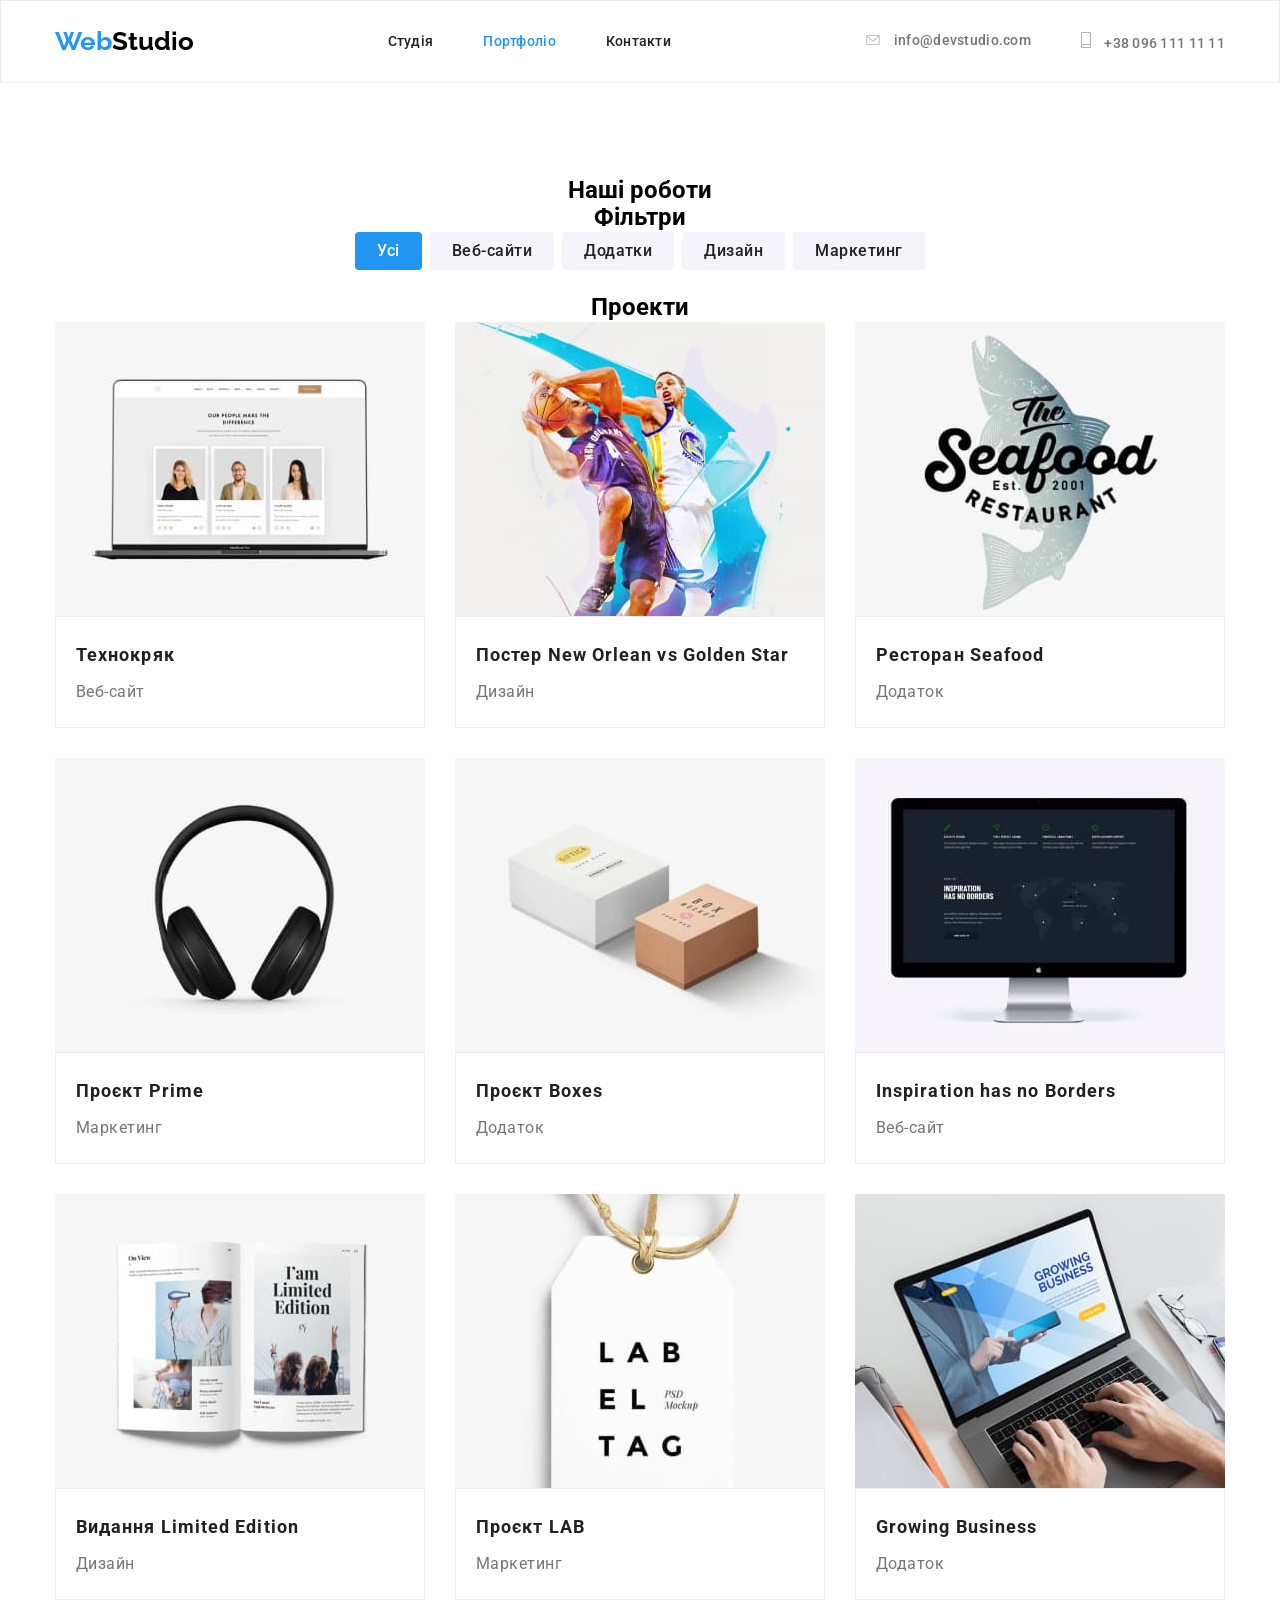
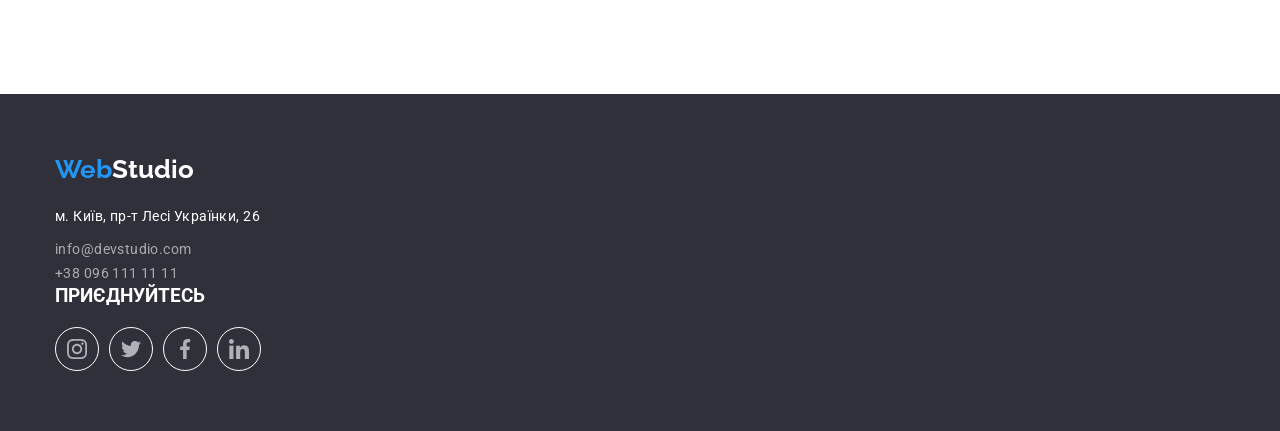
==== portfolio.html @ 7d66897f "Начало работы (вечер 09-12-2024) 1. Добавлено подчеркивание активных пунктов меню навигации 2. В пор" ====
<!DOCTYPE html>
<html lang="uk">
  <head>
    <meta charset="UTF-8" />

    <!-- Краткое описание содержания помогает поисковым системам лучше проиндексировать страницу -->
    <meta name="description" content="Дизайн та розробка сайтів - Портфоліо" />

    <meta name="viewport" content="width=device-width, initial-scale=1.0" />

    <!-- Заголовок страницы, который отображается во вкладке браузера -->
    <!-- Текст заголовка содержит краткое описание содержимого веб-страницы -->
    <title>Portfolio</title>

    <!-- Подключение шрифтов -->
    <link rel="preconnect" href="https://fonts.googleapis.com" />
    <link rel="preconnect" href="https://fonts.gstatic.com" crossorigin />
    <link
      href="https://fonts.googleapis.com/css2?family=Raleway:wght@700&family=Roboto:wght@400;500;700;900&display=swap"
      rel="stylesheet"
    />

    <!-- подключается нормализатор стилей для всех браузеров - перед подключением остальных стилей -->
    <link
      rel="stylesheet"
      href="https://cdnjs.cloudflare.com/ajax/libs/modern-normalize/1.0.0/modern-normalize.min.css"
    />

    <!-- Подключение внешнего файла со стилями -->
    <link rel="stylesheet" href="./css/styles.css" />
  </head>
  <body class="page">
    <!-- Заголовок -->
    <header class="page-header">
      <div class="container">
        <!-- Ссылка - На основную страничку сайта -->
        <a href="./index.html" title="Перехід на основну сторінку" class="logo link"
          ><span class="logo-blue">Web</span><span class="logo-black">Studio</span></a
        >
        <!-- Навигация - это ссылки на другие странички -->
        <nav>
          <ul class="nav-site list">
            <li class="item">
              <a href="./index.html" title="Основна сторінка" class="link">Студія</a>
            </li>
            <li class="item">
              <a href="./portfolio.html" title="Наші проекти" class="link current">Портфоліо</a>
            </li>
            <li class="item"><a href="" title="Наші контакти" class="link">Контакти</a></li>
          </ul>
        </nav>
        <ul class="nav-adress list">
          <li class="item">
            <a href="mailto:info@devstudio.com" title="Напиши" class="email link">
              <svg width="16" height="10" class="email icon">
                <use href="./icon/icons.svg#icon-envelope"></use>
              </svg>
              info@devstudio.com</a
            >
          </li>
          <li class="item">
            <a href="tel:+380961111111" title="Подзвони" class="tel link">
              <svg width="10" height="16" class="tel icon">
                <use href="./icon/icons.svg#icon-smartphone"></use>
              </svg>
              +38 096 111 11 11</a
            >
          </li>
        </ul>
      </div>
    </header>

    <main>
      <!-- Портфолио -->
      <section class="section portfolio container">
        <h1 class="portfolio-title" aria-label="Наші роботи">Наші роботи</h1>

        <!-- Filters (Фильтры) -->
        <h2 class="filter-title" aria-label="Фільтри">Фільтри</h2>
        <ul class="filter-list list">
          <li class="filter-item">
            <button type="button" class="filter-button current">Усі</button>
          </li>
          <li class="filter-item">
            <button type="button" class="filter-button">Веб-сайти</button>
          </li>
          <li class="filter-item">
            <button type="button" class="filter-button">Додатки</button>
          </li>
          <li class="filter-item">
            <button type="button" class="filter-button">Дизайн</button>
          </li>
          <li class="filter-item">
            <button type="button" class="filter-button">Маркетинг</button>
          </li>
        </ul>

        <!-- Projects (Проэкты) -->
        <h2 class="project-title" aria-label="Проекти">Проекти</h2>
        <ul class="project-list list">
          <li class="project-item">
            <a href="" class="project-link">
              <img
                src="./images/project-1.jpg"
                alt="Фото Веб-сайт Технокряк"
                width="370"
                height="294"
                class="project-photo"
              />
              <div class="project-name-type">
                <h3 class="project-name">Технокряк</h3>
                <p class="project-type">Веб-сайт</p>
              </div>
            </a>
          </li>
          <li class="project-item">
            <a href="" class="project-link">
              <img
                src="./images/project-2.jpg"
                alt="Фото Постер New Orlean vs Golden Star"
                width="370"
                height="294"
                class="project-photo"
              />
              <div class="project-name-type">
                <h3 class="project-name">Постер New Orlean vs Golden Star</h3>
                <p class="project-type">Дизайн</p>
              </div>
            </a>
          </li>
          <li class="project-item">
            <a href="" class="project-link">
              <img
                src="./images/project-3.jpg"
                alt="Фото Додаток Ресторан Seafood"
                width="370"
                height="294"
                class="project-photo"
              />
              <div class="project-name-type">
                <h3 class="project-name">Ресторан Seafood</h3>
                <p class="project-type">Додаток</p>
              </div>
            </a>
          </li>
          <li class="project-item">
            <a href="" class="project-link">
              <img
                src="./images/project-4.jpg"
                alt="Фото Маркетинг Проєкт Prime"
                width="370"
                height="294"
                class="project-photo"
              />
              <div class="project-name-type">
                <h3 class="project-name">Проєкт Prime</h3>
                <p class="project-type">Маркетинг</p>
              </div>
            </a>
          </li>
          <li class="project-item">
            <a href="" class="project-link">
              <img
                src="./images/project-5.jpg"
                alt="Фото Додаток Проєкт Boxes"
                width="370"
                height="294"
                class="project-photo"
              />
              <div class="project-name-type">
                <h3 class="project-name">Проєкт Boxes</h3>
                <p class="project-type">Додаток</p>
              </div>
            </a>
          </li>
          <li class="project-item">
            <a href="" class="project-link">
              <img
                src="./images/project-6.jpg"
                alt="Фото Веб-сайт Inspiration has no Borders"
                width="370"
                height="294"
                class="project-photo"
              />
              <div class="project-name-type">
                <h3 class="project-name">Inspiration has no Borders</h3>
                <p class="project-type">Веб-сайт</p>
              </div>
            </a>
          </li>
          <li class="project-item">
            <a href="" class="project-link">
              <img
                src="./images/project-7.jpg"
                alt="Фото Дизайн Видання Limited Edition"
                width="370"
                height="294"
                class="project-photo"
              />
              <div class="project-name-type">
                <h3 class="project-name">Видання Limited Edition</h3>
                <p class="project-type">Дизайн</p>
              </div>
            </a>
          </li>
          <li class="project-item">
            <a href="" class="project-link">
              <img
                src="./images/project-8.jpg"
                alt="Фото Маркетинг Проєкт LAB"
                width="370"
                height="294"
                class="project-photo"
              />
              <div class="project-name-type">
                <h3 class="project-name">Проєкт LAB</h3>
                <p class="project-type">Маркетинг</p>
              </div>
            </a>
          </li>
          <li class="project-item">
            <a href="" class="project-link">
              <img
                src="./images/project-9.jpg"
                alt="Фото Додаток Growing Business"
                width="370"
                height="294"
                class="project-photo"
              />
              <div class="project-name-type">
                <h3 class="project-name">Growing Business</h3>
                <p class="project-type">Додаток</p>
              </div>
            </a>
          </li>
        </ul>
      </section>
    </main>

    <!-- Футер - подвал сайта -->
    <footer>
      <div class="container">
        <a href="./index.html" title="Перехід на основну сторінку" class="logo link"
          ><span class="logo-blue">Web</span><span class="logo-white">Studio</span></a
        >
        <address>
          <p class="description">м. Київ, пр-т Лесі Українки, 26</p>
          <p>
            <a href="mailto:info@devstudio.com" title="Напиши" class="email link"
              >info@devstudio.com</a
            >
          </p>
          <p><a href="tel:+380961111111" title="Подзвони" class="tel link">+38 096 111 11 11</a></p>
        </address>

        <div class="social">
          <h3 class="title">ПРИЄДНУЙТЕСЬ</h3>
              <ul class="social-links list">
                <li class="item">
                  <a href="" class="link" aria-label="instagram">
                    <svg class="icon" width="20" height="20">
                      <use href="./icon/icons.svg#icon-instagram"></use>
                    </svg>
                  </a>
                </li>
                <li class="item">
                  <a href="" class="link" aria-label="twitter">
                    <svg class="icon" width="20" height="20">
                      <use href="./icon/icons.svg#icon-twitter"></use>
                    </svg>
                  </a>
                </li>
                <li class="item">
                  <a href="" class="link" aria-label="facebook">
                    <svg class="icon" width="20" height="20">
                      <use href="./icon/icons.svg#icon-facebook"></use>
                    </svg>
                  </a>
                </li>
                <li class="item">
                  <a href="" class="link" aria-label="linkedin">
                    <svg class="icon" width="20" height="20">
                      <use href="./icon/icons.svg#icon-linkedin"></use>
                    </svg>
                  </a>
                </li>
              </ul>
          </ul>
        </div>
      </div>
    </footer>
  </body>
</html>
---- css/styles.css ----
/* :root - специфичный аналог селектора <html> в CSS*/
/* Указываются */
/* CSS-переменные (кастомные свойства) */
:root {
  /* #757575 - p, header - a(email) и a(tel) - не активные */
  --main-text-color: #757575;
  /* #212121 - h2, h3, a(nav in header) - не активный*/
  --second-text-color: #212121;
  /* #2196F3 - logo, a(nav):hover, button(background)*/
  --acsent-color: #2196f3;
  /* #FFFFFF - background-page, h1, button(text), footer - logo, adress (почтовый адрес) */
  --main-white-color: #ffffff;
  /* #2F303A - background-hero, background-footer */
  --background-grey-color: #2f303a;
  /* #F5F4FA - background-section-team */
  --background-section-color: #f5f4fa;
  /* #000000 - logo(header)*/
  --main-black-color: #000000;
  /* rgba(255,255,255,0.6) - adress (tel,email) */
  --text-footer-tel-color: rgba(255, 255, 255, 0.6);
  /* #ECECEC - обводка-header + line в index.html (между header и main)*/
  --stroke-index-color: #ececec;
  /* #EEEEEE - обводка карточки в portfolio.html */
  --stroke-portfolio-color: #eeeeee;
  /* #AFB1B8 - обводка карточки в разделе Клиенты */
  --stroke-client-color: #afb1b8;
}

/* Палитра основных цветов */
/* #757575 - p, a(email) и a(tel) - не активные */
/* #212121 - h2, h3, a(nav in header) - не активный*/
/* #2196F3 - logo, a(nav):hover, button(background)*/
/* #FFFFFF - background-page, h1, button(text), footer - logo, adress (почтовый адрес) */
/* #2F303A - background-hero, background-footer */
/* #F5F4FA - background-section-team */
/* #000000 - logo(header)*/
/* rgba(255,255,255,0.6) - adress (tel,email) */
/* #ECECEC - обводка-header + line в index.html (между header и main)*/
/* #EEEEEE - обводка карточки в portfolio.html */
/* #AFB1B8 - обводка карточки в разделе Клиенты */

/* Шрифты */

.roboto-regular {
  font-family: 'Roboto', sans-serif;
  font-weight: 400;
  font-style: normal;
}

.roboto-medium {
  font-family: 'Roboto', sans-serif;
  font-weight: 500;
  font-style: normal;
}

.roboto-bold {
  font-family: 'Roboto', sans-serif;
  font-weight: 700;
  font-style: normal;
}

.roboto-black {
  font-family: 'Roboto', sans-serif;
  font-weight: 900;
  font-style: normal;
}

.raleway {
  font-family: 'Raleway', sans-serif;
  font-optical-sizing: auto;
  font-weight: 700;
  font-style: normal;
}

/* Задание всем элементам свойства box-sizing: border-box; */
html {
  box-sizing: border-box;
}

/* Наследование свойств для элемента от ближайшего предка */
/* *, */
/* *::before, */
/* *::after { */
/* box-sizing: inherit; */
/* } */

/* Обнуление отступов для заголовков и абзаца */
h1,
h2,
h3,
h4,
h5,
h6,
p {
  margin: 0;
  padding: 0;
}

/* Тело сайта */
body {
  /* Обнуление внешних отступов для тела сайта */
  margin: 0px;

  background-color: var(--main-white-color);
  color: var(--main-text-color);

  font-family: 'Roboto', sans-serif;
  font-style: normal;
}

/* Утилиты */

/* Класс для настройки всех перечней - может быть вторым классом в тегах ul */
.list {
  /* Сбросить все отступы по умолчанию */
  margin: 0;
  padding: 0;
  /* Убрать первые точечки в неупорядоченном списке */
  list-style: none;
}

/* Это класс, который ограничивает контент размером сетки и устанавливает отступы */
.container {
  margin-left: auto;
  margin-right: auto;
  width: 1200px;
  padding-top: 0px;
  padding-right: 15px;
  padding-bottom: 0px;
  padding-left: 15px;
}

/* Верхняя строка - header */
.page-header {
  border: var(--stroke-index-color) solid 1px;
}

.page-header .container {
  display: flex;
  /* Установка всех элементов в строку */
  flex-direction: row;
  /* Выравнивание всех элементов контейнера по второстепенной оси - по центру */
  align-items: center;
  /* Выравнивание элементов по главной оси  */
  justify-content: space-between;
}

/* Логотип - общие свойства */
.logo {
  padding-top: 24px;
  padding-bottom: 24px;

  font-family: 'Raleway', sans-serif;
  font-optical-sizing: auto;
  font-weight: 700;
  font-style: normal;
  font-size: 26px;
  line-height: 1.2;
  letter-spacing: 3%;

  /* Убрать подчеркивание для ссылки */
  text-decoration: none;
}
/* Логотип - синяя часть текста */
.logo-blue {
  color: var(--acsent-color);
}
/* Логотип - черная часть текста - в header */
.logo-black {
  color: var(--main-black-color);
}
/* Логотип - белая часть текста - в footer */
.logo-white {
  color: var(--main-white-color);
}

/* Стилизация header */
/* Стилизация меню .nav-site */
.nav-site {
  display: flex;
  flex-direction: row;
  /* Расстояние между пунктами меню навигации */
  /* gap: 50px; */

  font-weight: 500;
  font-size: 14px;
  line-height: 1.2;
  letter-spacing: 0.02em;
}

/* Расстояние между пунктами меню навигации */
.nav-site .item:not(:last-child) {
  margin-right: 50px;
}

.nav-site .link {
  display: block;
  padding-top: 32px;
  padding-bottom: 32px;

  color: var(--second-text-color);
  /* Убрать подчеркивание для ссылки */
  text-decoration: none;
}
/* При наведении мышки или при получении фокуса */
.nav-site .link:hover,
.nav-site .link:focus {
  color: var(--acsent-color);
}

/* Правило - другой цвет ссылки , если ссылка указывает на текущую страницу */
/* Обязательно .link.current БЕЗ ПРОБЕЛА, тогда применяется class="link current" */
.nav-site .link.current {
  color: var(--acsent-color);
}

/* Стилизация меню .nav-adress */
.nav-adress {
  display: flex;
  flex-direction: row;
  /* Расстояние между пунктами меню навигации */
  /* gap: 50px; */

  font-weight: 500;
  font-size: 14px;
  line-height: 1.2;
  letter-spacing: 0.02em;
}

.nav-adress .link {
  padding-top: 32px;
  padding-bottom: 32px;

  color: var(--main-text-color);
  /* Убрать подчеркивание для ссылки */
  text-decoration: none;
}

/* Расстояние между пунктами меню навигации - задаем через селектор соседа */
.nav-adress .item + .item {
  margin-left: 50px;
}

.nav-adress .icon {
  fill: var(--stroke-client-color);
  margin-right: 10px;
}

.nav-adress .link:hover .icon {
  fill: var(--acsent-color);
}

/* При наведении мышки или при получении фокуса */
.nav-adress .link:hover,
.nav-adress .link:focus {
  color: var(--acsent-color);
}

/* Вставляем иконки через псевдоэлемент ::before */
/* .email.link::before {
  display: inline-flex;
  content: '';
  width: 16px;
  height: 12px;
  margin-right: 10px;
  background-image: url(../icon/envelope.svg);
  background-size: contain;
  background-position: center;
} */

/* hero - Приветствие к кнопкой call-to-action */
.hero {
  /* Выравнивание блока по центру экрана */
  margin-left: auto;
  margin-right: auto;
  /* Внутренние отступы блока до текста и кнопки */
  padding-top: 200px;
  padding-bottom: 200px;

  /* Максимальная ширина блока по ширине картинки - это позволяет не изменять размер картинки */
  max-width: 1600px;
  /* Выравнивание заголовка и кнопки по центру */
  text-align: center;
  /* Обязательное свойство, если картинка не загрузится из сервера */
  background-color: var(--background-grey-color);
  /* Фоновый рисункок */
  /* background-image: url(../images/hero.jpg); */
  /* Фоновый рисункок и затемнение градиентом */
  background-image: linear-gradient(to bottom, rgba(47, 48, 58, 0.4) 50%, rgba(130, 132, 160, 0.4)),
    url(../images/hero.jpg);
}
.hero-title {
  /* outline: tomato solid 1px; */
  /* Обнуление внешних отступов, которые устанавлены для h1 по умолчанию */
  margin-top: 0;
  /* Расстояние до кнопки */
  margin-bottom: 30px;

  color: var(--main-white-color);

  font-weight: 900;
  font-size: 44px;
  line-height: 1.363;
  letter-spacing: 0.06em;
  /* Выравнивание этого текстового блока по центру */
  text-align: center;
}

.hero-button {
  /* Внутренние отступы от края кнопки до текста */
  padding-left: 32px;
  padding-top: 10px;
  padding-right: 32px;
  padding-bottom: 10px;

  /* Радиус скругления углов кнопки */
  border-radius: 4px;
  /* Обводка кнопки - отсутствует */
  border: none;

  color: var(--main-white-color);
  background-color: var(--acsent-color);

  /* Шрифт названия кнопки */
  /* Для кнопки - обязательное указание шрифта или указание унаследования (по умолчанию, заданный ранее) */
  font-family: inherit;
  font-weight: 700;
  font-size: 16px;
  line-height: 1.875; /* 30 px*/
  letter-spacing: 0.06em;
}

.hero-button:hover,
.hero-button:focus {
  /* Вид курсора при наведении на кнопку либо при фокусе с клавиатуры */
  cursor: pointer;
}

.hero-button:active {
  /* Меняется цвет фона кнопки при нажатии на кнопку */
  background-color: var(--main-black-color);
}

/* Секции  */

/* Стандартная секция - свойства */
.section {
  padding-top: 94px;
  padding-bottom: 94px;
}

/* Секция без нижнего внутреннего отступа */
.section.no-padding-bottom {
  padding-bottom: 0;
}

.section-title {
  margin-bottom: 50px;

  color: var(--second-text-color);
  font-weight: 700;
  font-size: 36px;
  line-height: 1.2;
  letter-spacing: 0.03em;
  /* Выравнивание текста по центру */
  text-align: center;
}

/* Только для секции Преимущества убирает вывод на экран заголовка */
/* .section-title.feature {
  visibility: hidden;
}  */

/* feature - Особливості - Преимущества */
.feature-list {
  display: flex;
  flex-direction: row;
  /* Расстояние между элементами - свойство gap - the gutters between grid rows and columns. */
  /* gap: 30px; */
  row-gap: 30px;
  column-gap: 30px;
}

/* Картинка для каждого преимущества - в .item::before */
/* .feature-list .item::before {
  /* content: ''; */
/* height: 120px; */
/* Картинка на всю ширину блока */
/* display: block; */
/* background-color: var(--background-section-color); */
/* background-position: center; */
/* background-repeat: no-repeat; */
/* background-size: 70px 70px; */
/* margin-bottom: 30px; */
/* } */

/* Иконки для каждого преимущества */
/* .feature-list .item.antenna::before { */
/* background-image: url(../icon/antenna.svg); */
/* } */

/* При вставке иконки через Inline-SVG */
.feature-item-icon {
  display: flex;
  height: 120px;
  justify-content: center;
  align-items: center;

  background-color: var(--background-section-color);
  margin-bottom: 30px;
}

.feature .icon {
  display: block;
  margin: 0;
  /* padding-top: 25px;
  padding-bottom: 25px;
  margin-left: auto;
  margin-right: auto;
  margin-bottom: 30px;
  background-color: var(--acsent-color); */
}
/* Название преимущества */
.feature-list .title {
  margin-bottom: 10px;

  color: var(--second-text-color);

  font-weight: 700;
  font-size: 14px;
  line-height: 1.2;
  letter-spacing: 0.03em;
}

/* Для всех четных элементов списка Преимущества */
/* .feature-list > .item:nth-child(2n) { */
/* background-color: var(--acsent-color); */
/* } */

/* Описание преимущества */
.feature-list .text {
  font-weight: 400;
  font-size: 14px;
  line-height: 1.71428; /* 24px */
  letter-spacing: 0.03em;
}

/* work - Роботи */
.work-list {
  display: flex;
  flex-direction: row;
  /* Расстояние между видами работ  */
  gap: 30px;
}

/* team - Команда */
.team {
  background-color: var(--background-section-color);
}

.team .team-list {
  display: flex;
  flex-direction: row;
  /* Расстояние между карточками работников */
  gap: 30px;
}

.team-list-item {
  /* Радиусы скругления нижние */
  border-bottom-left-radius: 4px;
  border-bottom-right-radius: 4px;
  /* Многослойная тень для карточки сотрудника */
  box-shadow: 0px 1px 3px 0px rgba(0, 0, 0, 0.12), 0px 1px 1px 0px rgba(0, 0, 0, 0.14),
    0px 2px 1px 0px rgba(0, 0, 0, 0.2);
  /* Горизонтальное выравнивание текта  */
  text-align: center;
}

.team-list-item .photo {
  margin-bottom: 30px;
}

.team-list-item .name {
  margin-bottom: 10px;

  color: var(--second-text-color);

  font-weight: 500;
  font-size: 16px;
  line-height: 1.2;
  letter-spacing: 0.03em;
}
.team-list-item .type-worker {
  margin-bottom: 16px;
  font-weight: 400;
  font-size: 16px;
  line-height: 1.2;
  letter-spacing: 0.03em;
}

.team-list-item .social-links {
  margin-left: 32px;
  margin-right: 32px;
  margin-bottom: 30px;
}

.social-links {
  display: flex;
  flex-direction: row;
  gap: 10px;

  width: 206px;
  height: 44px;
}

.social-links > .item > .link {
  display: flex;
  justify-content: center;
  align-items: center;

  width: 44px;
  height: 44px;
  border-radius: 22px;
  border: 1px solid var(--main-white-color);

  cursor: pointer;

  /* Убрать подчеркивание для ссылки */
  text-decoration: none;
}

.social-links .icon {
  display: block;
  margin: 0;
  fill: var(--stroke-client-color);
}

.social-links > .item > .link:hover,
.social-links > .item > .link:focus {
  background-color: var(--acsent-color);
}

.social-links > .item > .link:hover .icon,
.social-links > .item > .link:focus .icon {
  fill: var(--main-white-color);
}

/* Клиенты */
.client .client-list {
  display: flex;
  flex-direction: row;
  /* Расстояние между картинками - логотипами клиентов */
  gap: 30px;
}

/* Блок логотипа с рамкой */
.client-list-item .client-link {
  width: 170px;
  height: 92px;
  border-color: var(--stroke-client-color);
  border-style: solid;
  border-width: 1px;
  border-radius: 4px;
  padding-top: 16px;
  padding-bottom: 16px;
  padding-left: 32px;
  padding-right: 32px;

  display: flex;
  justify-content: center;
  align-items: center;
}

/* Картинка с логотипом */
.client-svg {
  /* Все размеры иконок заданы в теге SVG в HTML-файле */
  /* max-height: 47px; */
  /* max-width: 94px; */
  /* Рамка для отслеживания размера иконки */
  /* outline: #2196f3 solid 1px; */
  /* Делаем блочный элемент,чтобы убрать стандартный отступ снизу картинки*/
  display: block;
  fill: var(--stroke-client-color);
}

/* При нажатии на иконку с логотипом клиента */
.client-list-item .client-link:hover,
.client-list-item .client-link:focus {
  border-color: var(--acsent-color);
}

/* Для полностью встроенного SVG (на примере Клиент 1) */
/* .client-svg:hover .path {
  fill: var(--acsent-color);
} */

.client-list-item .client-link:hover .client-svg,
.client-list-item .client-link:focus .client-svg {
  fill: var(--acsent-color);
}

/* Portfolio */

.portfolio-title {
  color: var(--main-black-color);

  /* Выравнивание текста по центру */
  text-align: center;
}

/* filter - Фильтры */
.filter-title {
  color: var(--main-black-color);

  /* Выравнивание текста по центру */
  text-align: center;
}

.filter-list {
  display: flex;
  flex-direction: row;
  gap: 8px;
  justify-content: center;

  margin-bottom: 24px;
}

.filter-button {
  /* Внутренние отступы от края кнопки до текста */
  padding-left: 22px;
  padding-top: 6px;
  padding-right: 22px;
  padding-bottom: 6px;

  /* Радиус скругления углов кнопки */
  border-radius: 4px;
  /* Обводка кнопки - отсутствует */
  border: none;

  color: var(--second-text-color);
  background-color: var(--background-section-color);

  /* Шрифт */
  /* Для кнопки - обязательное указание шрифта или указание унаследования (по умолчанию, заданный ранее) */
  font-family: inherit;
  font-weight: 500;
  font-size: 16px;
  line-height: 1.625; /* 26px */
  letter-spacing: 0.03em;
}

.filter-button:hover,
.filter-button:focus {
  /* Вид курсора при наведении на кнопку */
  cursor: pointer;

  color: var(--main-white-color);
  background-color: var(--acsent-color);

  /* Многослойная тень при наведении на проект */
  box-shadow: 0px 1px 2px 0px rgba(0, 0, 0, 0.08), 0px 3px 1px 0px rgba(0, 0, 0, 0.1),
    0px 2px 2px 0px rgba(0, 0, 0, 0.12);
}

.filter-button.current {
  color: var(--main-white-color);
  background-color: var(--acsent-color);
}

/* project - Проэкты */
.project-title {
  color: var(--main-black-color);

  /* Выравнивание текста по центру */
  text-align: center;
}

.project-list {
  display: flex;
  flex-direction: row;
  /* Если элементы не вмещаются в строку, то они перепрыгивают на следующую строку */
  flex-wrap: wrap;
  /* Расстояние между карточками (вертикальное и горизонтальное - одинаковое */
  gap: 30px;
}

.project-link:hover,
.project-link:focus {
  /* Многослойная тень при наведении на проект */
  box-shadow: 0px 1px 1px 0px rgba(0, 0, 0, 0.12), 0px 4px 4px 0px rgba(0, 0, 0, 0.06),
    1px 4px 6px 0px rgba(0, 0, 0, 0.16);
}

.project-link {
  /* Делаем ссылку блочным элементом */
  display: block;

  /* Убираем подчеркивание для ссылки */
  text-decoration: none;
}

.project-photo {
  /* Делаем картинку блочным элементом, убирая расстояние снизу 4px, установленное по умолчанию */
  display: block;
}

.project-name-type {
  padding: 20px;
  border: var(--stroke-portfolio-color) solid 1px;

  text-align: left;
}

.project-name {
  margin-bottom: 4px;

  color: var(--second-text-color);

  /* Шрифт */
  font-weight: 700;
  font-size: 18px;
  line-height: 2; /* 36px */
  letter-spacing: 0.06em;
}

.project-type {
  color: var(--main-text-color);

  /* Шрифт */
  font-weight: 400;
  font-size: 16px;
  line-height: 1.875; /* 30px */
  letter-spacing: 0.03em;
}

/* footer */
footer {
  background-color: var(--background-grey-color);
}

footer .container {
  padding-top: 60px;
  padding-bottom: 60px;
}

/* Почтовый адрес */
address {
  font-style: normal;
  font-weight: 400;
  font-size: 14px;
  line-height: 1.71428; /* 24px */
  letter-spacing: 0.03em;
}
address .description {
  margin-top: 20px;
  margin-bottom: 9px;

  color: var(--main-white-color);
}

/* Email */
address .email {
  margin-bottom: 9px;

  color: var(--text-footer-tel-color);

  /* Убрать подчеркивание для ссылки */
  text-decoration: none;
}

address .email:hover,
address .email:focus {
  color: var(--acsent-color);
}

/* Телефон */
address .tel {
  color: var(--text-footer-tel-color);

  /* Убрать подчеркивание для ссылки */
  text-decoration: none;
}

address .tel:hover,
address .tel:focus {
  color: var(--acsent-color);
}

.social .title {
  margin-bottom: 20px;
  color: var(--main-white-color);
}
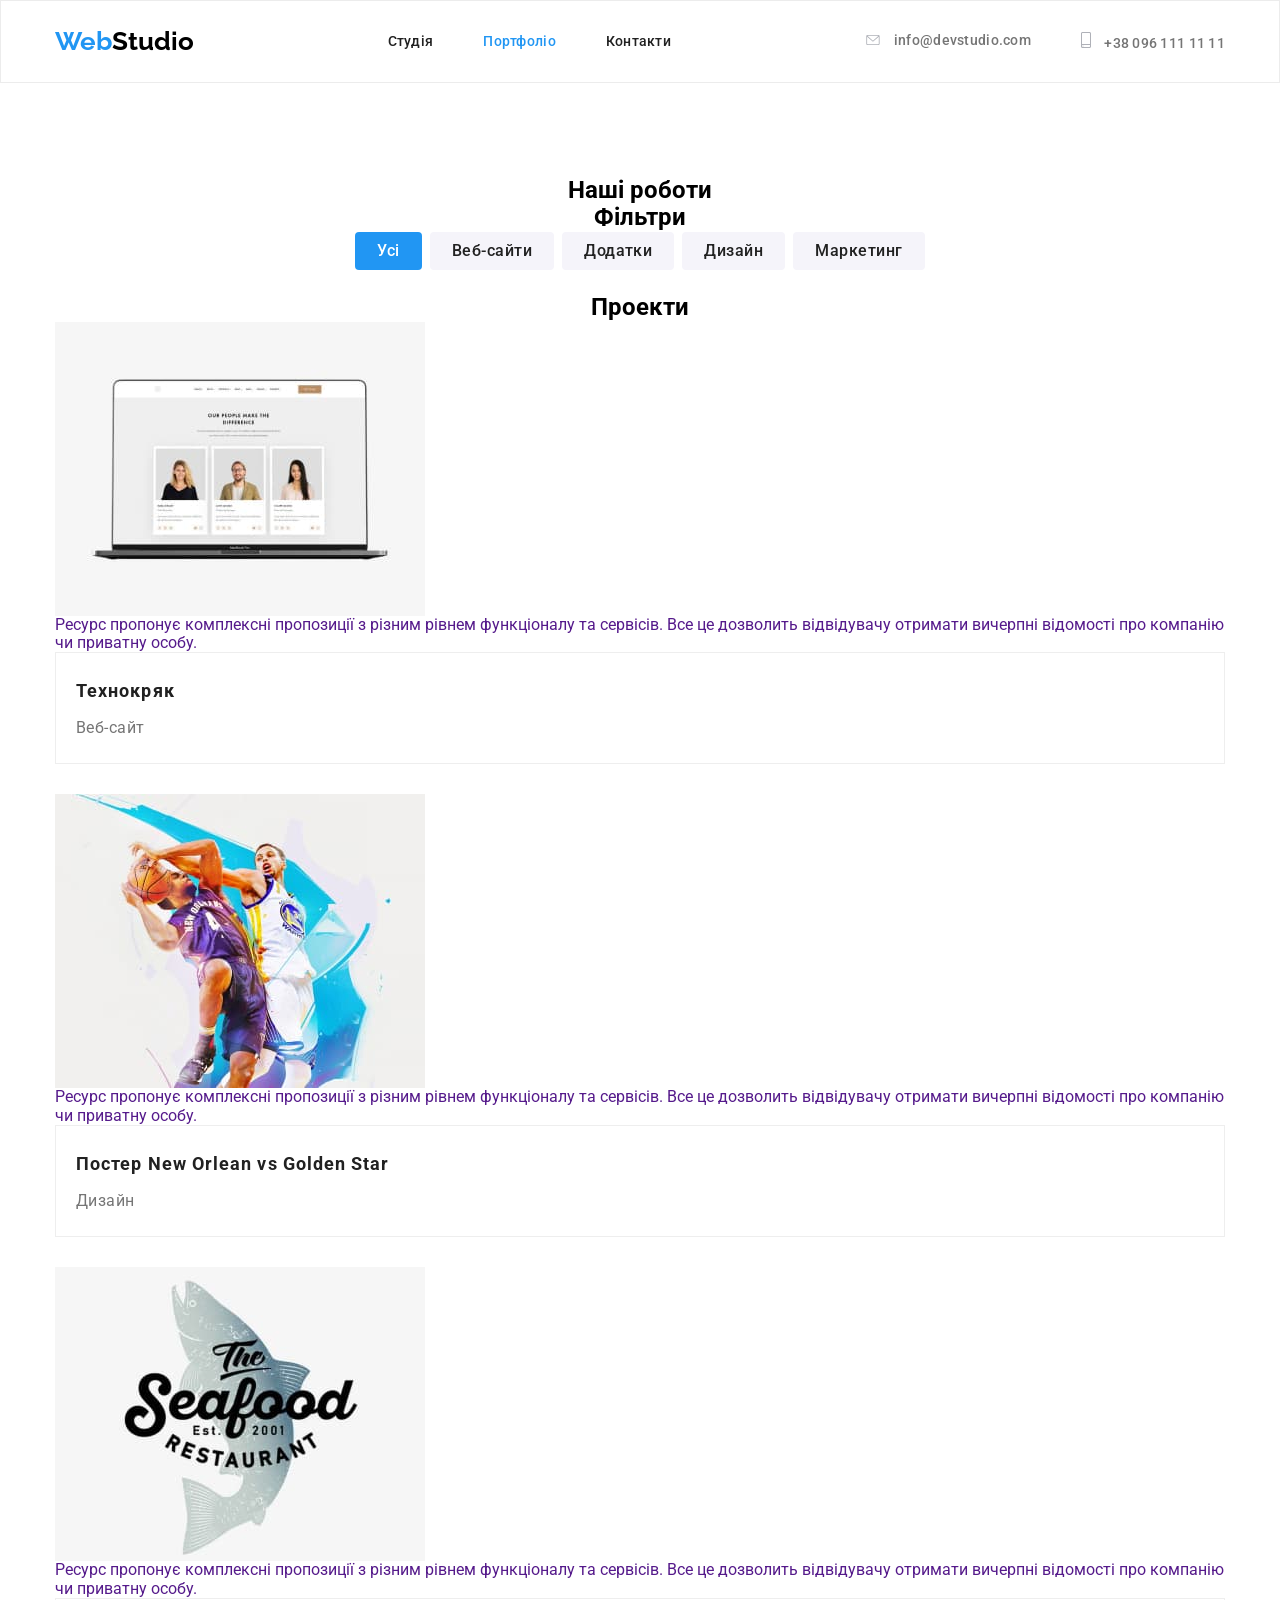
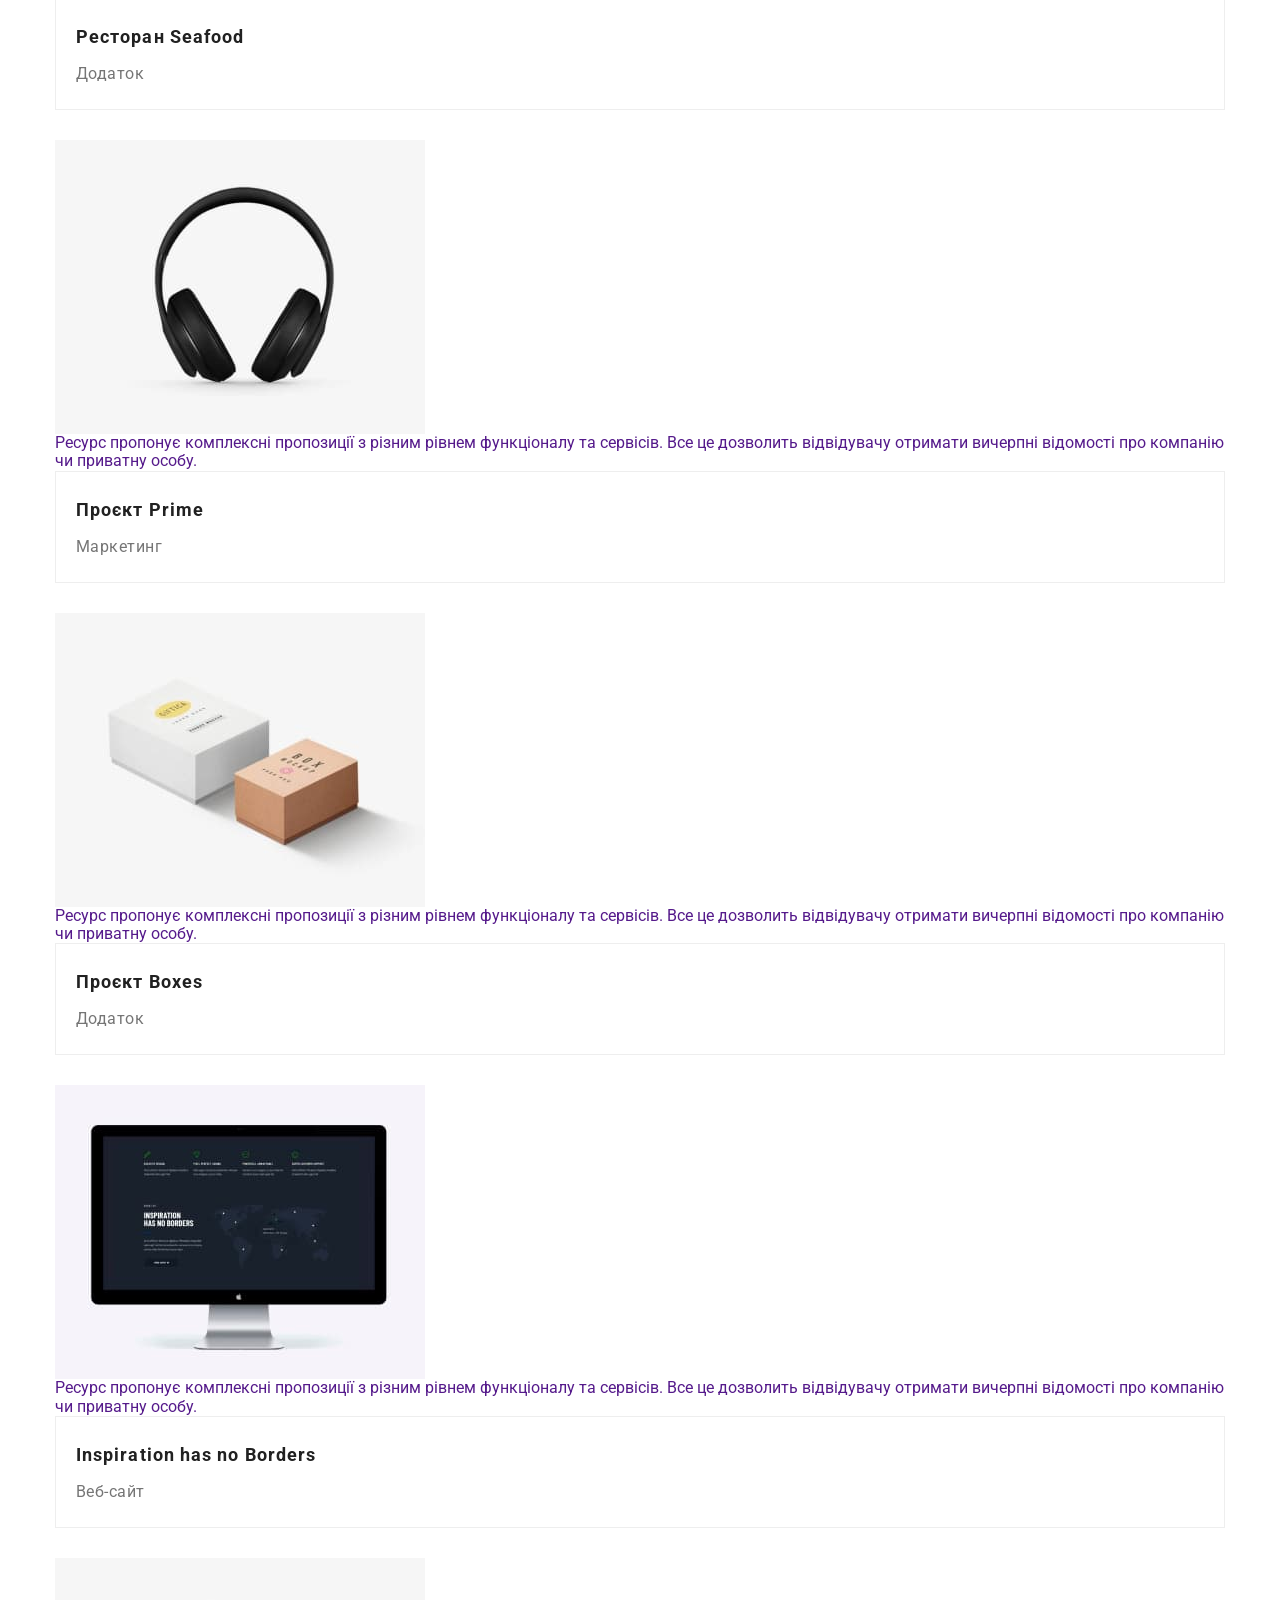
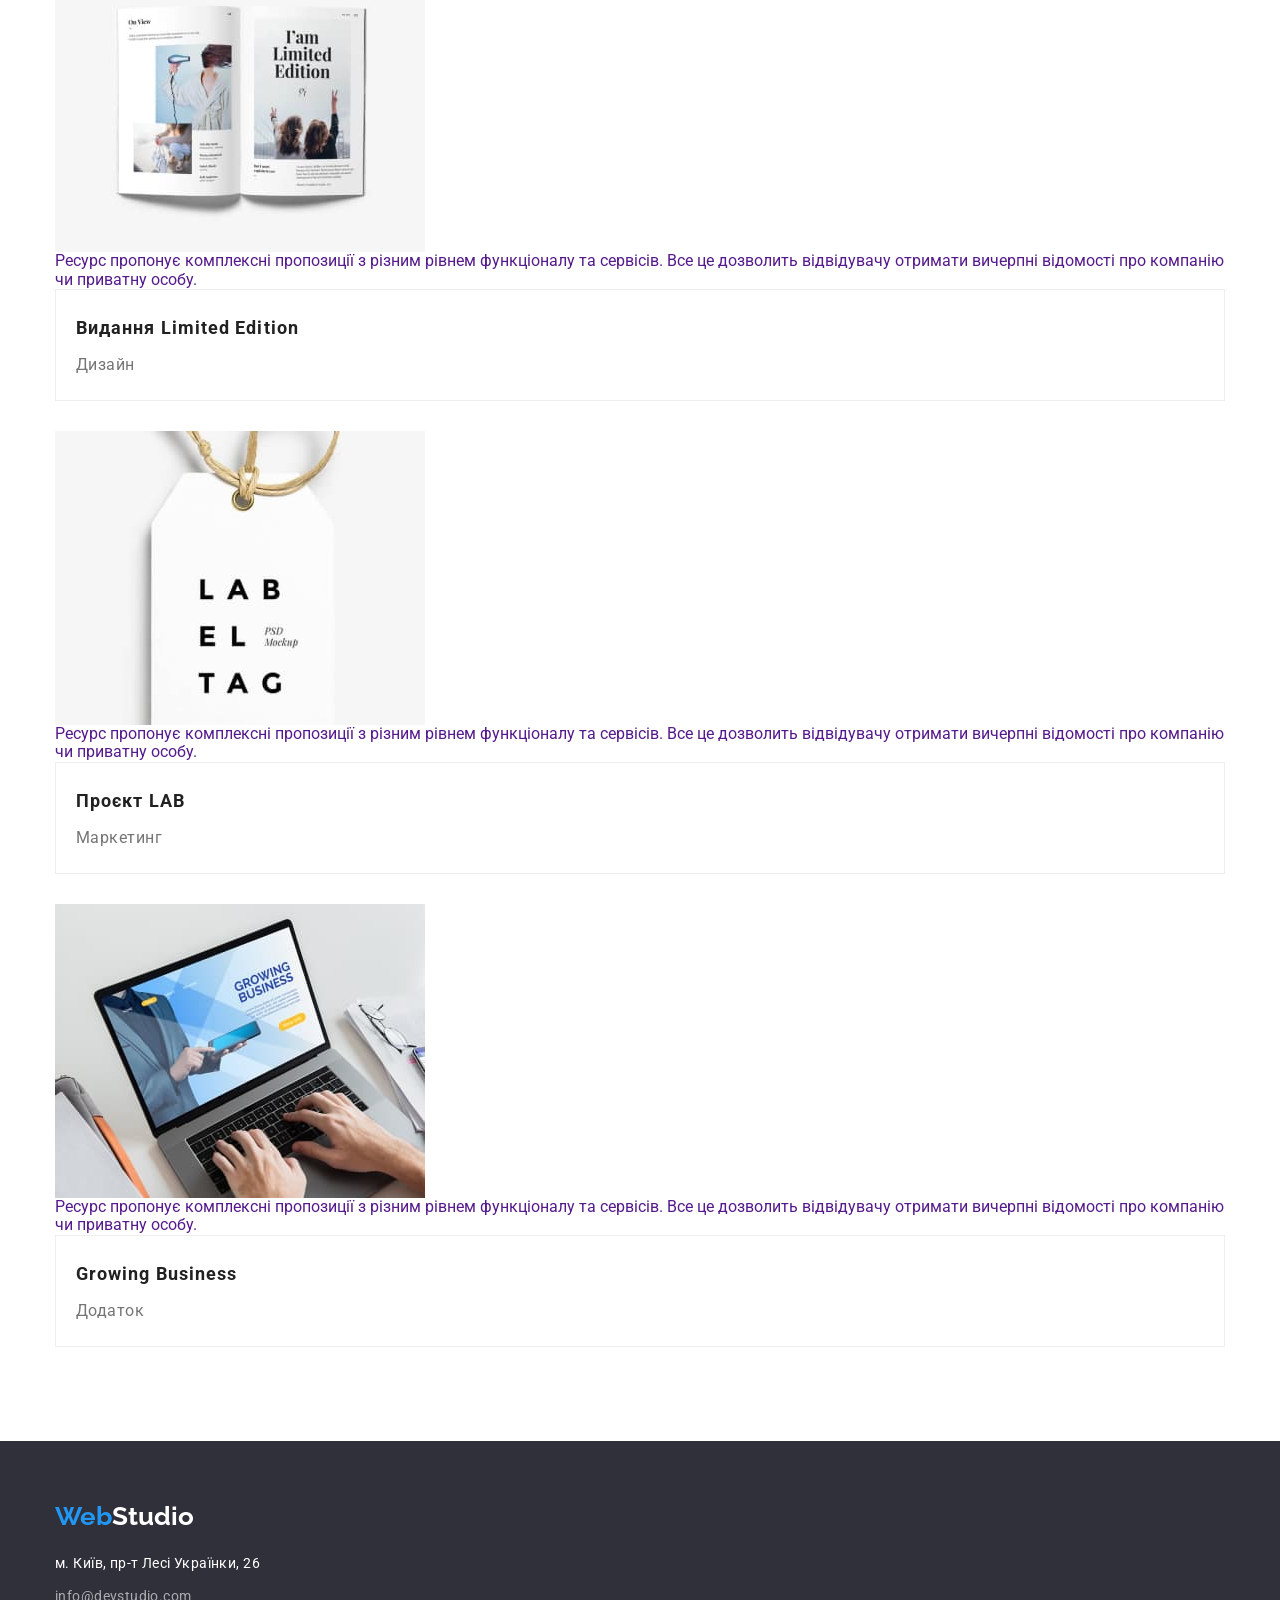
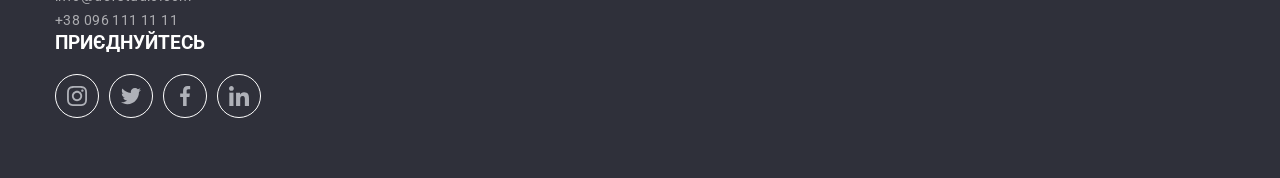
==== commit 3d228a71: "Исправлено (вечер 08-12-2024) Исправления в footer - Лишний </ul>" ====
--- a/portfolio.html
+++ b/portfolio.html
@@ -100,13 +100,20 @@
         <ul class="project-list list">
           <li class="project-item">
             <a href="" class="project-link">
-              <img
-                src="./images/project-1.jpg"
-                alt="Фото Веб-сайт Технокряк"
-                width="370"
-                height="294"
-                class="project-photo"
-              />
+              <div class="image-box">
+                <img
+                  src="./images/project-1.jpg"
+                  alt="Фото Веб-сайт Технокряк"
+                  width="370"
+                  height="294"
+                  class="project-photo"
+                />
+                <p class="image-overlay">
+                  Ресурс пропонує комплексні пропозиції з різним рівнем функціоналу та сервісів. Все
+                  це дозволить відвідувачу отримати вичерпні відомості про компанію чи приватну
+                  особу.
+                </p>
+              </div>
               <div class="project-name-type">
                 <h3 class="project-name">Технокряк</h3>
                 <p class="project-type">Веб-сайт</p>
@@ -115,13 +122,20 @@
           </li>
           <li class="project-item">
             <a href="" class="project-link">
-              <img
-                src="./images/project-2.jpg"
-                alt="Фото Постер New Orlean vs Golden Star"
-                width="370"
-                height="294"
-                class="project-photo"
-              />
+              <div class="image-box">
+                <img
+                  src="./images/project-2.jpg"
+                  alt="Фото Постер New Orlean vs Golden Star"
+                  width="370"
+                  height="294"
+                  class="project-photo"
+                />
+                <p class="image-overlay">
+                  Ресурс пропонує комплексні пропозиції з різним рівнем функціоналу та сервісів. Все
+                  це дозволить відвідувачу отримати вичерпні відомості про компанію чи приватну
+                  особу.
+                </p>
+              </div>
               <div class="project-name-type">
                 <h3 class="project-name">Постер New Orlean vs Golden Star</h3>
                 <p class="project-type">Дизайн</p>
@@ -130,13 +144,20 @@
           </li>
           <li class="project-item">
             <a href="" class="project-link">
-              <img
-                src="./images/project-3.jpg"
-                alt="Фото Додаток Ресторан Seafood"
-                width="370"
-                height="294"
-                class="project-photo"
-              />
+              <div class="image-box">
+                <img
+                  src="./images/project-3.jpg"
+                  alt="Фото Додаток Ресторан Seafood"
+                  width="370"
+                  height="294"
+                  class="project-photo"
+                />
+                <p class="image-overlay">
+                  Ресурс пропонує комплексні пропозиції з різним рівнем функціоналу та сервісів. Все
+                  це дозволить відвідувачу отримати вичерпні відомості про компанію чи приватну
+                  особу.
+                </p>
+              </div>
               <div class="project-name-type">
                 <h3 class="project-name">Ресторан Seafood</h3>
                 <p class="project-type">Додаток</p>
@@ -145,13 +166,20 @@
           </li>
           <li class="project-item">
             <a href="" class="project-link">
-              <img
-                src="./images/project-4.jpg"
-                alt="Фото Маркетинг Проєкт Prime"
-                width="370"
-                height="294"
-                class="project-photo"
-              />
+              <div class="image-box">
+                <img
+                  src="./images/project-4.jpg"
+                  alt="Фото Маркетинг Проєкт Prime"
+                  width="370"
+                  height="294"
+                  class="project-photo"
+                />
+                <p class="image-overlay">
+                  Ресурс пропонує комплексні пропозиції з різним рівнем функціоналу та сервісів. Все
+                  це дозволить відвідувачу отримати вичерпні відомості про компанію чи приватну
+                  особу.
+                </p>
+              </div>
               <div class="project-name-type">
                 <h3 class="project-name">Проєкт Prime</h3>
                 <p class="project-type">Маркетинг</p>
@@ -160,13 +188,20 @@
           </li>
           <li class="project-item">
             <a href="" class="project-link">
-              <img
-                src="./images/project-5.jpg"
-                alt="Фото Додаток Проєкт Boxes"
-                width="370"
-                height="294"
-                class="project-photo"
-              />
+              <div class="image-box">
+                <img
+                  src="./images/project-5.jpg"
+                  alt="Фото Додаток Проєкт Boxes"
+                  width="370"
+                  height="294"
+                  class="project-photo"
+                />
+                <p class="image-overlay">
+                  Ресурс пропонує комплексні пропозиції з різним рівнем функціоналу та сервісів. Все
+                  це дозволить відвідувачу отримати вичерпні відомості про компанію чи приватну
+                  особу.
+                </p>
+              </div>
               <div class="project-name-type">
                 <h3 class="project-name">Проєкт Boxes</h3>
                 <p class="project-type">Додаток</p>
@@ -175,13 +210,20 @@
           </li>
           <li class="project-item">
             <a href="" class="project-link">
-              <img
-                src="./images/project-6.jpg"
-                alt="Фото Веб-сайт Inspiration has no Borders"
-                width="370"
-                height="294"
-                class="project-photo"
-              />
+              <div class="image-box">
+                <img
+                  src="./images/project-6.jpg"
+                  alt="Фото Веб-сайт Inspiration has no Borders"
+                  width="370"
+                  height="294"
+                  class="project-photo"
+                />
+                <p class="image-overlay">
+                  Ресурс пропонує комплексні пропозиції з різним рівнем функціоналу та сервісів. Все
+                  це дозволить відвідувачу отримати вичерпні відомості про компанію чи приватну
+                  особу.
+                </p>
+              </div>
               <div class="project-name-type">
                 <h3 class="project-name">Inspiration has no Borders</h3>
                 <p class="project-type">Веб-сайт</p>
@@ -190,13 +232,20 @@
           </li>
           <li class="project-item">
             <a href="" class="project-link">
-              <img
-                src="./images/project-7.jpg"
-                alt="Фото Дизайн Видання Limited Edition"
-                width="370"
-                height="294"
-                class="project-photo"
-              />
+              <div class="image-box">
+                <img
+                  src="./images/project-7.jpg"
+                  alt="Фото Дизайн Видання Limited Edition"
+                  width="370"
+                  height="294"
+                  class="project-photo"
+                />
+                <p class="image-overlay">
+                  Ресурс пропонує комплексні пропозиції з різним рівнем функціоналу та сервісів. Все
+                  це дозволить відвідувачу отримати вичерпні відомості про компанію чи приватну
+                  особу.
+                </p>
+              </div>
               <div class="project-name-type">
                 <h3 class="project-name">Видання Limited Edition</h3>
                 <p class="project-type">Дизайн</p>
@@ -205,13 +254,20 @@
           </li>
           <li class="project-item">
             <a href="" class="project-link">
-              <img
-                src="./images/project-8.jpg"
-                alt="Фото Маркетинг Проєкт LAB"
-                width="370"
-                height="294"
-                class="project-photo"
-              />
+              <div class="image-box">
+                <img
+                  src="./images/project-8.jpg"
+                  alt="Фото Маркетинг Проєкт LAB"
+                  width="370"
+                  height="294"
+                  class="project-photo"
+                />
+                <p class="image-overlay">
+                  Ресурс пропонує комплексні пропозиції з різним рівнем функціоналу та сервісів. Все
+                  це дозволить відвідувачу отримати вичерпні відомості про компанію чи приватну
+                  особу.
+                </p>
+              </div>
               <div class="project-name-type">
                 <h3 class="project-name">Проєкт LAB</h3>
                 <p class="project-type">Маркетинг</p>
@@ -220,13 +276,20 @@
           </li>
           <li class="project-item">
             <a href="" class="project-link">
-              <img
-                src="./images/project-9.jpg"
-                alt="Фото Додаток Growing Business"
-                width="370"
-                height="294"
-                class="project-photo"
-              />
+              <div class="image-box">
+                <img
+                  src="./images/project-9.jpg"
+                  alt="Фото Додаток Growing Business"
+                  width="370"
+                  height="294"
+                  class="project-photo"
+                />
+                <p class="image-overlay">
+                  Ресурс пропонує комплексні пропозиції з різним рівнем функціоналу та сервісів. Все
+                  це дозволить відвідувачу отримати вичерпні відомості про компанію чи приватну
+                  особу.
+                </p>
+              </div>
               <div class="project-name-type">
                 <h3 class="project-name">Growing Business</h3>
                 <p class="project-type">Додаток</p>
@@ -255,36 +318,35 @@
 
         <div class="social">
           <h3 class="title">ПРИЄДНУЙТЕСЬ</h3>
-              <ul class="social-links list">
-                <li class="item">
-                  <a href="" class="link" aria-label="instagram">
-                    <svg class="icon" width="20" height="20">
-                      <use href="./icon/icons.svg#icon-instagram"></use>
-                    </svg>
-                  </a>
-                </li>
-                <li class="item">
-                  <a href="" class="link" aria-label="twitter">
-                    <svg class="icon" width="20" height="20">
-                      <use href="./icon/icons.svg#icon-twitter"></use>
-                    </svg>
-                  </a>
-                </li>
-                <li class="item">
-                  <a href="" class="link" aria-label="facebook">
-                    <svg class="icon" width="20" height="20">
-                      <use href="./icon/icons.svg#icon-facebook"></use>
-                    </svg>
-                  </a>
-                </li>
-                <li class="item">
-                  <a href="" class="link" aria-label="linkedin">
-                    <svg class="icon" width="20" height="20">
-                      <use href="./icon/icons.svg#icon-linkedin"></use>
-                    </svg>
-                  </a>
-                </li>
-              </ul>
+          <ul class="social-links list">
+            <li class="item">
+              <a href="" class="link" aria-label="instagram">
+                <svg class="icon" width="20" height="20">
+                  <use href="./icon/icons.svg#icon-instagram"></use>
+                </svg>
+              </a>
+            </li>
+            <li class="item">
+              <a href="" class="link" aria-label="twitter">
+                <svg class="icon" width="20" height="20">
+                  <use href="./icon/icons.svg#icon-twitter"></use>
+                </svg>
+              </a>
+            </li>
+            <li class="item">
+              <a href="" class="link" aria-label="facebook">
+                <svg class="icon" width="20" height="20">
+                  <use href="./icon/icons.svg#icon-facebook"></use>
+                </svg>
+              </a>
+            </li>
+            <li class="item">
+              <a href="" class="link" aria-label="linkedin">
+                <svg class="icon" width="20" height="20">
+                  <use href="./icon/icons.svg#icon-linkedin"></use>
+                </svg>
+              </a>
+            </li>
           </ul>
         </div>
       </div>
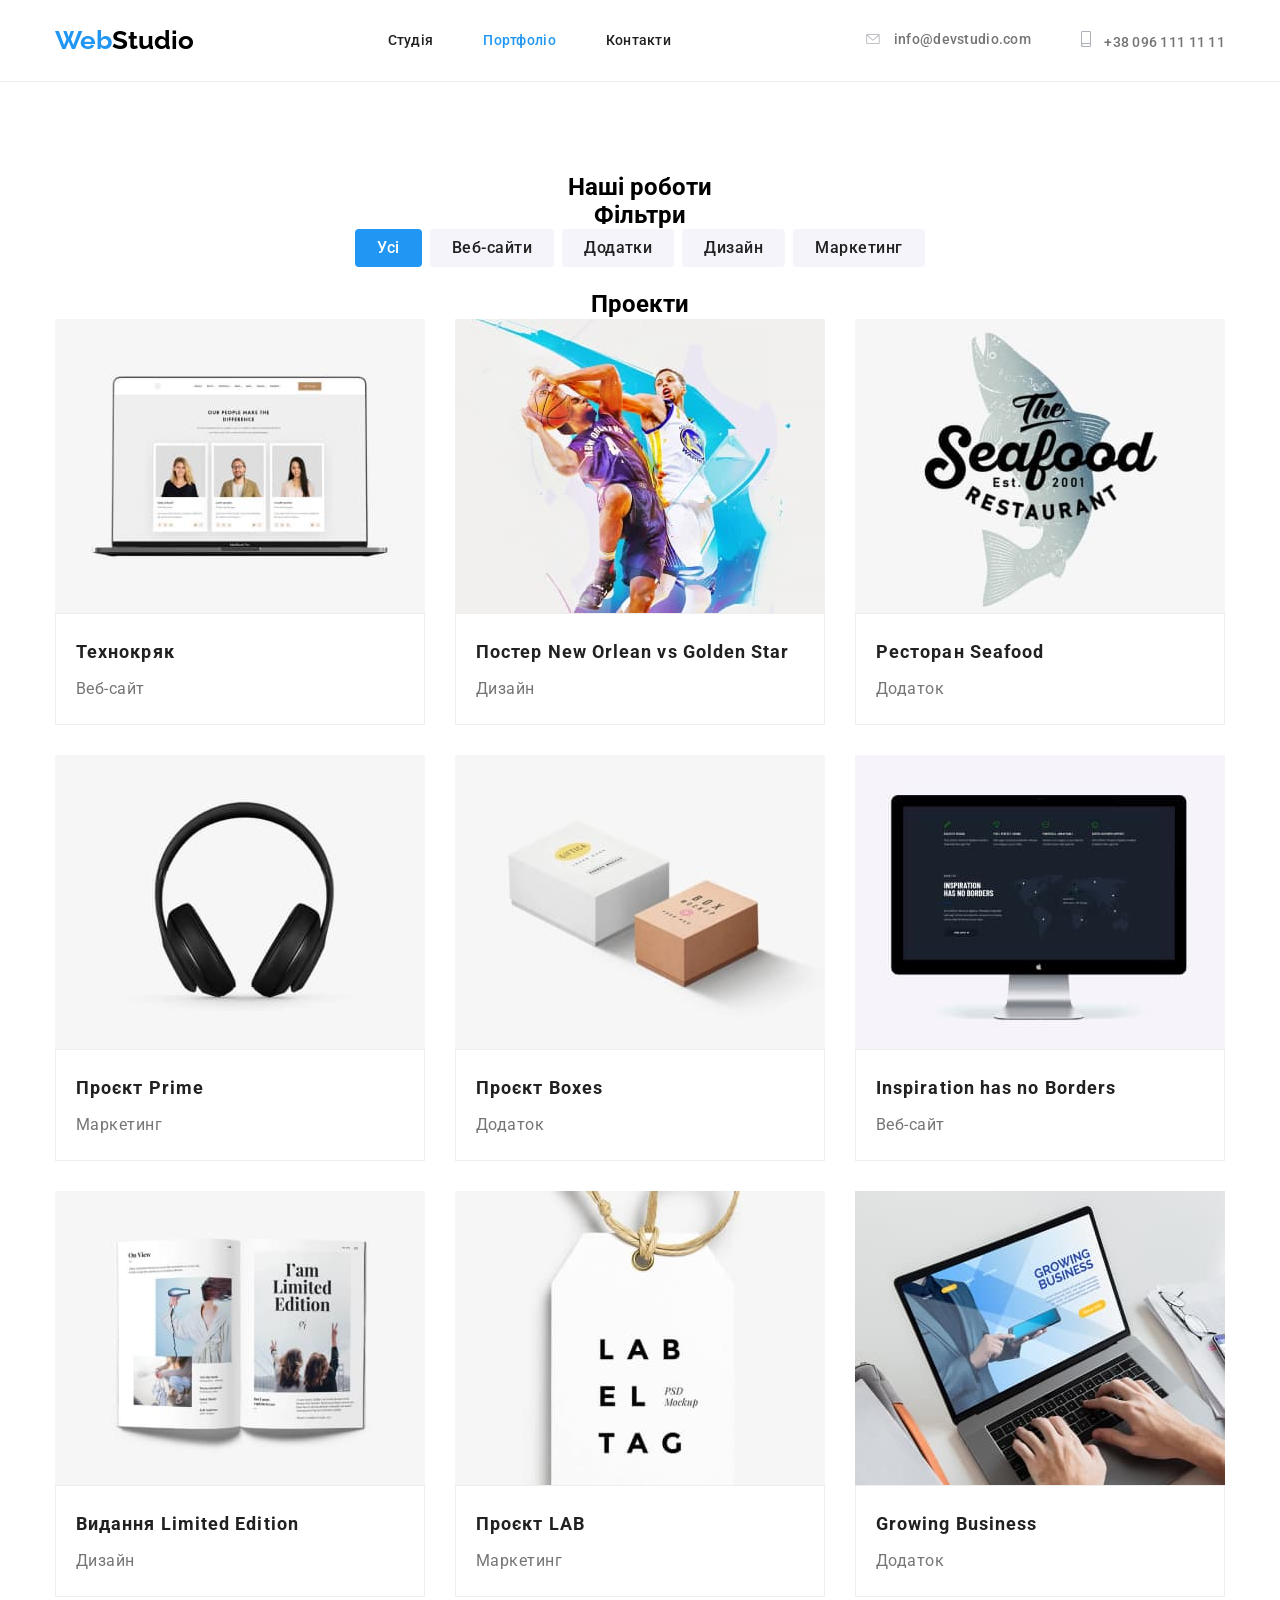
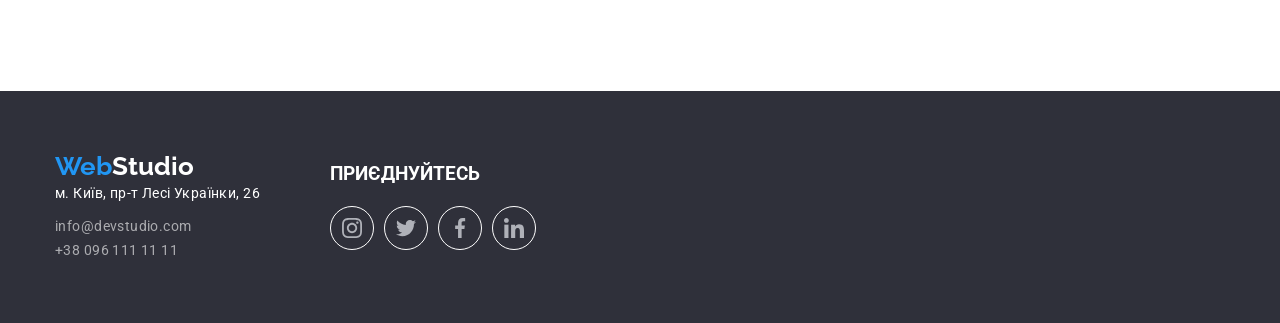
==== commit 3713c697: "Продолжение (вечер 09-12-2024) 1. Добавлен текс на картинке - вид работ. 2. Добавлены свойства CSS-п" ====
--- a/portfolio.html
+++ b/portfolio.html
@@ -303,18 +303,22 @@
     <!-- Футер - подвал сайта -->
     <footer>
       <div class="container">
-        <a href="./index.html" title="Перехід на основну сторінку" class="logo link"
-          ><span class="logo-blue">Web</span><span class="logo-white">Studio</span></a
-        >
-        <address>
-          <p class="description">м. Київ, пр-т Лесі Українки, 26</p>
-          <p>
-            <a href="mailto:info@devstudio.com" title="Напиши" class="email link"
-              >info@devstudio.com</a
-            >
-          </p>
-          <p><a href="tel:+380961111111" title="Подзвони" class="tel link">+38 096 111 11 11</a></p>
-        </address>
+        <div class="address">
+          <a href="./index.html" title="Перехід на основну сторінку" class="logo link"
+            ><span class="logo-blue">Web</span><span class="logo-white">Studio</span></a
+          >
+          <address>
+            <p class="description">м. Київ, пр-т Лесі Українки, 26</p>
+            <p>
+              <a href="mailto:info@devstudio.com" title="Напиши" class="email link"
+                >info@devstudio.com</a
+              >
+            </p>
+            <p>
+              <a href="tel:+380961111111" title="Подзвони" class="tel link">+38 096 111 11 11</a>
+            </p>
+          </address>
+        </div>
 
         <div class="social">
           <h3 class="title">ПРИЄДНУЙТЕСЬ</h3>
--- a/css/styles.css
+++ b/css/styles.css
@@ -108,6 +108,11 @@
   font-style: normal;
 }
 
+main {
+  /* Правильное значение будет задано через <script>  */
+  padding-top: 80px;
+}
+
 /* Утилиты */
 
 /* Класс для настройки всех перечней - может быть вторым классом в тегах ul */
@@ -130,11 +135,19 @@
   padding-left: 15px;
 }
 
+/* Header - на всю длину */
+.page-header {
+  position: fixed;
+  width: 100%;
+  top: 0;
+  left: 0;
+  min-height: 80px;
+  /* Нижняя граница элемента */
+  border-bottom: var(--stroke-index-color) solid 1px;
+  background-color: var(--main-white-color);
+}
+
 /* Верхняя строка - header */
-.page-header {
-  border: var(--stroke-index-color) solid 1px;
-}
-
 .page-header .container {
   display: flex;
   /* Установка всех элементов в строку */
@@ -196,8 +209,9 @@
 .nav-site .link {
   display: block;
   padding-top: 32px;
-  padding-bottom: 32px;
-
+  padding-bottom: 28px;
+
+  /* Цвет текста */
   color: var(--second-text-color);
   /* Убрать подчеркивание для ссылки */
   text-decoration: none;
@@ -205,6 +219,14 @@
 /* При наведении мышки или при получении фокуса */
 .nav-site .link:hover,
 .nav-site .link:focus {
+  /* Параметры СSS-перехода : */
+  /* - анимируемое свойство */
+  transition: color;
+  /* - функция распределения времени */
+  transition-timing-function: cubic-bezier(0.4, 0, 0.2, 1);
+  /* - время перехода */
+  transition-duration: 250ms;
+  /* Новое свойство */
   color: var(--acsent-color);
 }
 
@@ -214,6 +236,34 @@
   color: var(--acsent-color);
 }
 
+/* Подчеркивание активного пункта меню */
+.nav-site .link::after {
+  display: block;
+  content: '';
+  width: 100%;
+  height: 4px;
+  border-radius: 2px;
+
+  background-color: var(--acsent-color);
+  /* В обычном состоянии - прозрачная */
+  opacity: 0;
+}
+
+/* При ховере или фокусе  */
+.nav-site .link:hover::after,
+.nav-site .link:focus::after {
+  /* Параметры СSS-перехода : */
+  /* - анимируемое свойство */
+  transition: opacity;
+  /* - функция распределения времени */
+  transition-timing-function: cubic-bezier(0.4, 0, 0.2, 1);
+  /* - время перехода */
+  transition-duration: 250ms;
+  /* Новое свойство : */
+  /* строка появляется - становится непрозрачной */
+  opacity: 1;
+}
+
 /* Стилизация меню .nav-adress */
 .nav-adress {
   display: flex;
@@ -241,18 +291,37 @@
   margin-left: 50px;
 }
 
+/* Иконка перед - email & tel */
 .nav-adress .icon {
   fill: var(--stroke-client-color);
   margin-right: 10px;
 }
 
-.nav-adress .link:hover .icon {
+/* Изменение цвета - Иконка перед - email & tel */
+.nav-adress .link:hover .icon,
+.nav-adress .link:focus .icon {
+  /* Параметры СSS-перехода : */
+  /* - анимируемое свойство */
+  transition: fill;
+  /* - функция распределения времени */
+  transition-timing-function: cubic-bezier(0.4, 0, 0.2, 1);
+  /* - время перехода */
+  transition-duration: 250ms;
+  /* Новое свойство : */
   fill: var(--acsent-color);
 }
 
-/* При наведении мышки или при получении фокуса */
+/* При наведении мышки или при получении фокуса - email & tel  */
 .nav-adress .link:hover,
 .nav-adress .link:focus {
+  /* Параметры СSS-перехода : */
+  /* - анимируемое свойство */
+  transition: color;
+  /* - функция распределения времени */
+  transition-timing-function: cubic-bezier(0.4, 0, 0.2, 1);
+  /* - время перехода */
+  transition-duration: 250ms;
+  /* Новое свойство : */
   color: var(--acsent-color);
 }
 
@@ -328,17 +397,35 @@
   font-size: 16px;
   line-height: 1.875; /* 30 px*/
   letter-spacing: 0.06em;
+
+  /* Вид курсора при наведении на кнопку либо при фокусе с клавиатуры */
+  cursor: pointer;
+
+  /*  Set transition values  */
+  transition-property: background-color, transform;
+  transition-duration: 500ms;
+  transition-timing-function: linear;
+  transition-delay: 0;
 }
 
 .hero-button:hover,
 .hero-button:focus {
-  /* Вид курсора при наведении на кнопку либо при фокусе с клавиатуры */
-  cursor: pointer;
+  /* Параметры СSS-перехода : */
+  /* - анимируемое свойство */
+  transition: color, background-color;
+  /* - функция распределения времени */
+  transition-timing-function: cubic-bezier(0.4, 0, 0.2, 1);
+  /* - время перехода */
+  transition-duration: 250ms;
+  /* Новое свойство : */
+  color: var(--main-black-color);
+  background-color: var(--main-white-color);
+  /* transform: rotate(180deg); */
 }
 
 .hero-button:active {
   /* Меняется цвет фона кнопки при нажатии на кнопку */
-  background-color: var(--main-black-color);
+  background-color: red;
 }
 
 /* Секции  */
@@ -453,6 +540,45 @@
   gap: 30px;
 }
 
+.work .image-box {
+  /* Блок с картинкой и названием - относительная позиция для абсолютного позиционирование текста */
+  position: relative;
+}
+
+.work .image {
+  /* Картинка - блок, чтобы убрать нижние стандартные отступы */
+  display: block;
+}
+
+/* Название видов работ - абсолютное позиционирование в картинке */
+.work .description {
+  /* Абсолютное позиционирование по нижнему краю */
+  position: absolute;
+  bottom: 0;
+  /* Ширина - 100% от блока - размера картинки */
+  width: 100%;
+
+  /* Отступы */
+  margin: 0;
+  padding-top: 27px;
+  padding-bottom: 27px;
+  /* Выравнивание текста по центру */
+  text-align: center;
+  /* Трансформация текста в верхний регистр букв */
+  text-transform: uppercase;
+
+  /* Цвет текста */
+  color: var(--main-white-color);
+  /* Цвет фона - полупрозрачный  */
+  background-color: rgba(47, 48, 58, 0.8);
+
+  /* Шрифт - параметры */
+  font-weight: 700;
+  font-size: 14px;
+  line-height: 1.2;
+  letter-spacing: 0.03em;
+}
+
 /* team - Команда */
 .team {
   background-color: var(--background-section-color);
@@ -537,11 +663,27 @@
 
 .social-links > .item > .link:hover,
 .social-links > .item > .link:focus {
+  /* Параметры СSS-перехода : */
+  /* - анимируемое свойство */
+  transition: background-color;
+  /* - функция распределения времени */
+  transition-timing-function: cubic-bezier(0.4, 0, 0.2, 1);
+  /* - время перехода */
+  transition-duration: 250ms;
+  /* Новое свойство : */
   background-color: var(--acsent-color);
 }
 
 .social-links > .item > .link:hover .icon,
 .social-links > .item > .link:focus .icon {
+  /* Параметры СSS-перехода : */
+  /* - анимируемое свойство */
+  transition: fill;
+  /* - функция распределения времени */
+  transition-timing-function: cubic-bezier(0.4, 0, 0.2, 1);
+  /* - время перехода */
+  transition-duration: 250ms;
+  /* Новое свойство : */
   fill: var(--main-white-color);
 }
 
@@ -586,6 +728,14 @@
 /* При нажатии на иконку с логотипом клиента */
 .client-list-item .client-link:hover,
 .client-list-item .client-link:focus {
+  /* Параметры СSS-перехода : */
+  /* - анимируемое свойство */
+  transition: border-color;
+  /* - функция распределения времени */
+  transition-timing-function: cubic-bezier(0.4, 0, 0.2, 1);
+  /* - время перехода */
+  transition-duration: 250ms;
+  /* Новое свойство : */
   border-color: var(--acsent-color);
 }
 
@@ -596,6 +746,14 @@
 
 .client-list-item .client-link:hover .client-svg,
 .client-list-item .client-link:focus .client-svg {
+  /* Параметры СSS-перехода : */
+  /* - анимируемое свойство */
+  transition: fill;
+  /* - функция распределения времени */
+  transition-timing-function: cubic-bezier(0.4, 0, 0.2, 1);
+  /* - время перехода */
+  transition-duration: 250ms;
+  /* Новое свойство : */
   fill: var(--acsent-color);
 }
 
@@ -647,13 +805,21 @@
   font-size: 16px;
   line-height: 1.625; /* 26px */
   letter-spacing: 0.03em;
+
+  /* Вид курсора при наведении на кнопку */
+  cursor: pointer;
 }
 
 .filter-button:hover,
 .filter-button:focus {
-  /* Вид курсора при наведении на кнопку */
-  cursor: pointer;
-
+  /* Параметры СSS-перехода : */
+  /* - анимируемое свойство */
+  transition: color, background-color, box-shadow;
+  /* - функция распределения времени */
+  transition-timing-function: cubic-bezier(0.4, 0, 0.2, 1);
+  /* - время перехода */
+  transition-duration: 250ms;
+  /* Новое свойство : */
   color: var(--main-white-color);
   background-color: var(--acsent-color);
 
@@ -686,6 +852,14 @@
 
 .project-link:hover,
 .project-link:focus {
+  /* Параметры СSS-перехода : */
+  /* - анимируемое свойство */
+  transition: box-shadow;
+  /* - функция распределения времени */
+  transition-timing-function: cubic-bezier(0.4, 0, 0.2, 1);
+  /* - время перехода */
+  transition-duration: 250ms;
+  /* Новое свойство : */
   /* Многослойная тень при наведении на проект */
   box-shadow: 0px 1px 1px 0px rgba(0, 0, 0, 0.12), 0px 4px 4px 0px rgba(0, 0, 0, 0.06),
     1px 4px 6px 0px rgba(0, 0, 0, 0.16);
@@ -702,6 +876,52 @@
 .project-photo {
   /* Делаем картинку блочным элементом, убирая расстояние снизу 4px, установленное по умолчанию */
   display: block;
+}
+
+/* Блок с картинкой */
+.image-box {
+  /* Для возможности сделать абсолютное позиционирование текста */
+  position: relative;
+  /* Скрываем переполнение - блок текста, который внизу*/
+  overflow: hidden;
+}
+
+/* Блок в текстом, выезжающий снизу */
+.image-overlay {
+  /* Свойства для центрирования блока с текстом по размеру картинки */
+  display: flex;
+  justify-content: center;
+  align-items: center;
+  /* Горизонтальные внутренние отступы */
+  padding-left: 24px;
+  padding-right: 24px;
+
+  /* Абсолютное позиционирование */
+  position: absolute;
+  /* Установка в верхний левый угол блока картинки */
+  top: 0;
+  left: 0;
+  /* Размеры блока с текстом-overlay - по размеру картинки */
+  width: 100%;
+  height: 100%;
+  /* Смещение всего блока вниз - по оси Y */
+  transform: translateY(100%);
+
+  /* Цвет текста */
+  color: var(--main-white-color);
+  /* Фон блока - акцентный - с прозрачностью 90% */
+  background-color: rgba(33, 150, 243, 0.9);
+}
+
+/* При ховере на всю карточку с проектом снизу выходит текст */
+.project-link:hover .image-overlay,
+.project-link:focus .image-overlay {
+  /* Параметры СSS-перехода : */
+  /* Анимация - transform - время - функция распределения времени  */
+  transition: transform 250ms cubic-bezier(0.4, 0, 0.2, 1);
+  /* Новое свойство : */
+  /* Блок с текстом перемещается снизу и занимает 100% картинки */
+  transform: translateY(0%);
 }
 
 .project-name-type {
@@ -739,8 +959,17 @@
 }
 
 footer .container {
+  display: flex;
+  flex-direction: row;
+  justify-content: left;
+  align-items: center;
   padding-top: 60px;
   padding-bottom: 60px;
+}
+
+.adress .logo.link {
+  display: block;
+  margin-bottom: 20px;
 }
 
 /* Почтовый адрес */
@@ -751,25 +980,26 @@
   line-height: 1.71428; /* 24px */
   letter-spacing: 0.03em;
 }
+
 address .description {
-  margin-top: 20px;
   margin-bottom: 9px;
-
   color: var(--main-white-color);
 }
 
 /* Email */
 address .email {
   margin-bottom: 9px;
-
   color: var(--text-footer-tel-color);
-
   /* Убрать подчеркивание для ссылки */
   text-decoration: none;
 }
 
 address .email:hover,
 address .email:focus {
+  /* Параметры СSS-перехода : */
+  /* Анимация - transform - время - функция распределения времени  */
+  transition: color 250ms cubic-bezier(0.4, 0, 0.2, 1);
+  /* Новое свойство : */
   color: var(--acsent-color);
 }
 
@@ -783,7 +1013,15 @@
 
 address .tel:hover,
 address .tel:focus {
+  /* Параметры СSS-перехода : */
+  /* Анимация - transform - время - функция распределения времени  */
+  transition: color 250ms cubic-bezier(0.4, 0, 0.2, 1);
+  /* Новое свойство : */
   color: var(--acsent-color);
+}
+
+footer .social {
+  margin-left: 70px;
 }
 
 .social .title {
